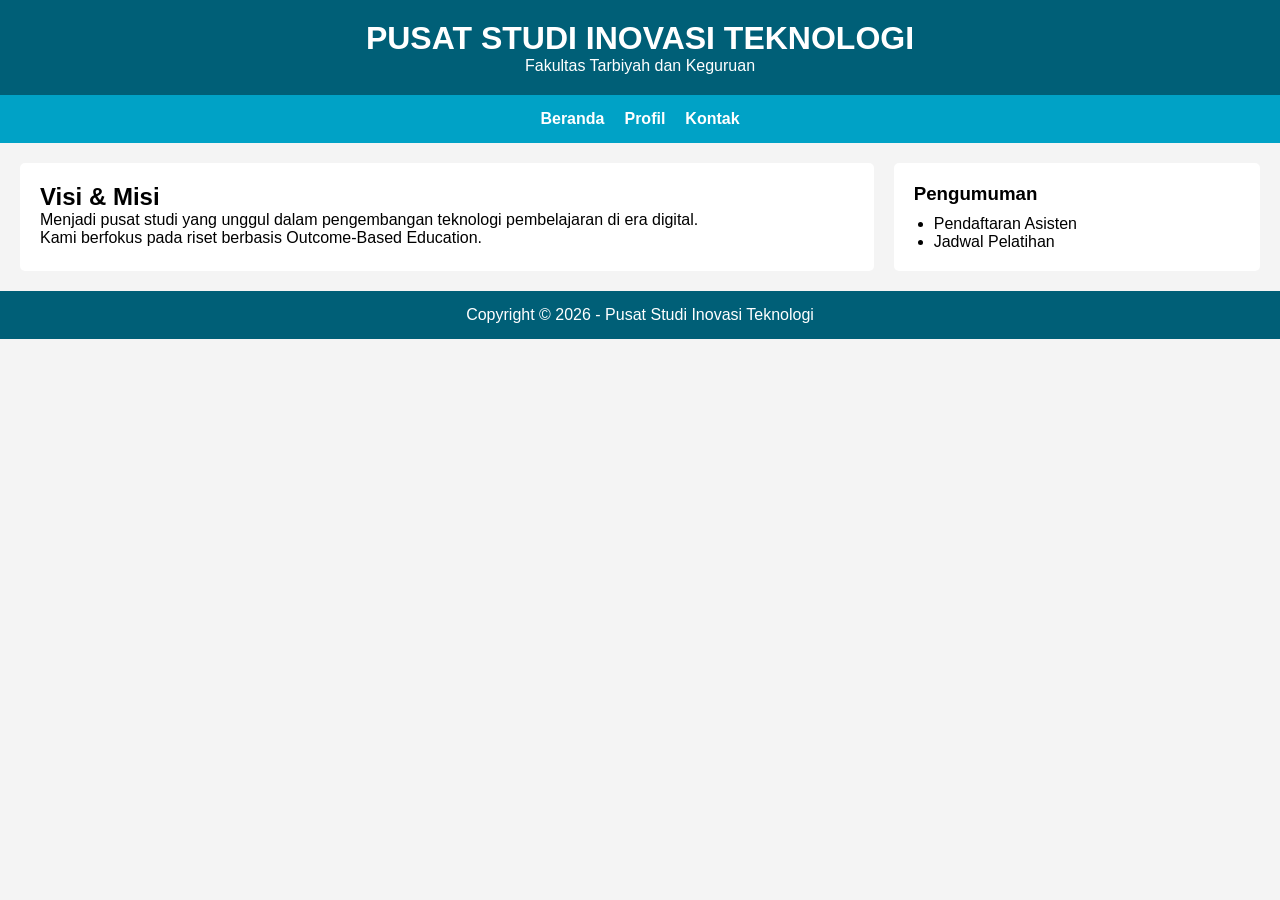
==== index.html @ 3afb4532 "Rename index.html.html to index.html" ====
<!DOCTYPE html>
<html lang="id">
<head>
    <meta charset="UTF-8">
    <meta name="viewport" content="width=device-width, initial-scale=1.0">
    <title>Pusat Studi Inovasi Teknologi</title>

    <!-- Menghubungkan file CSS eksternal -->
    <style>
        /* Mengatur semua elemen */
* {
    margin: 0;
    padding: 0;
    box-sizing: border-box;
}

/* Mengatur body */
body {
    font-family: Arial, sans-serif;
    background-color: #f4f4f4;
}

/* Header */
header {
    background-color: #005f77;
    color: white;
    text-align: center;
    padding: 20px;
}

/* Navigasi */
nav {
    background-color: #00a2c6;
    padding: 15px;
}

/* List navigasi */
nav ul {
    list-style: none;
    display: flex;
    justify-content: center;
    gap: 20px;
}

/* Link navigasi */
nav ul li a {
    color: white;
    text-decoration: none;
    font-weight: bold;
}

/* Container main dan aside */
.container {
    display: flex;
    margin: 20px;
    gap: 20px;
}

/* Main */
main {
    width: 70%;
    background-color: white;
    padding: 20px;
    border-radius: 5px;
}

/* Aside */
aside {
    width: 30%;
    background-color: white;
    padding: 20px;
    border-radius: 5px;
}

/* Judul aside */
aside h3 {
    margin-bottom: 10px;
}

/* List aside */
aside ul {
    padding-left: 20px;
}

/* Footer */
footer {
    background-color: #005f77;
    color: white;
    text-align: center;
    padding: 15px;
    margin-top: 20px;
}

    </style>
</head>
<body>

    <!-- Bagian Header -->
    <header>
        <h1>PUSAT STUDI INOVASI TEKNOLOGI</h1>
        <p>Fakultas Tarbiyah dan Keguruan</p>
    </header>

    <!-- Bagian Navigasi -->
    <nav>
        <ul>
            <li><a href="#">Beranda</a></li>
            <li><a href="#">Profil</a></li>
            <li><a href="#">Kontak</a></li>
        </ul>
    </nav>

    <!-- Container untuk main dan aside -->
    <div class="container">

        <!-- Konten utama -->
        <main>
            <article>
                <h2>Visi & Misi</h2>

                <p>
                    Menjadi pusat studi yang unggul dalam pengembangan
                    teknologi pembelajaran di era digital.
                </p>

                <p>
                    Kami berfokus pada riset berbasis Outcome-Based Education.
                </p>
            </article>
        </main>

        <!-- Sidebar -->
        <aside>
            <h3>Pengumuman</h3>

            <ul>
                <li>Pendaftaran Asisten</li>
                <li>Jadwal Pelatihan</li>
            </ul>
        </aside>

    </div>

    <!-- Footer -->
    <footer>
        <p>Copyright &copy; 2026 - Pusat Studi Inovasi Teknologi</p>
    </footer>
</body>
</html>
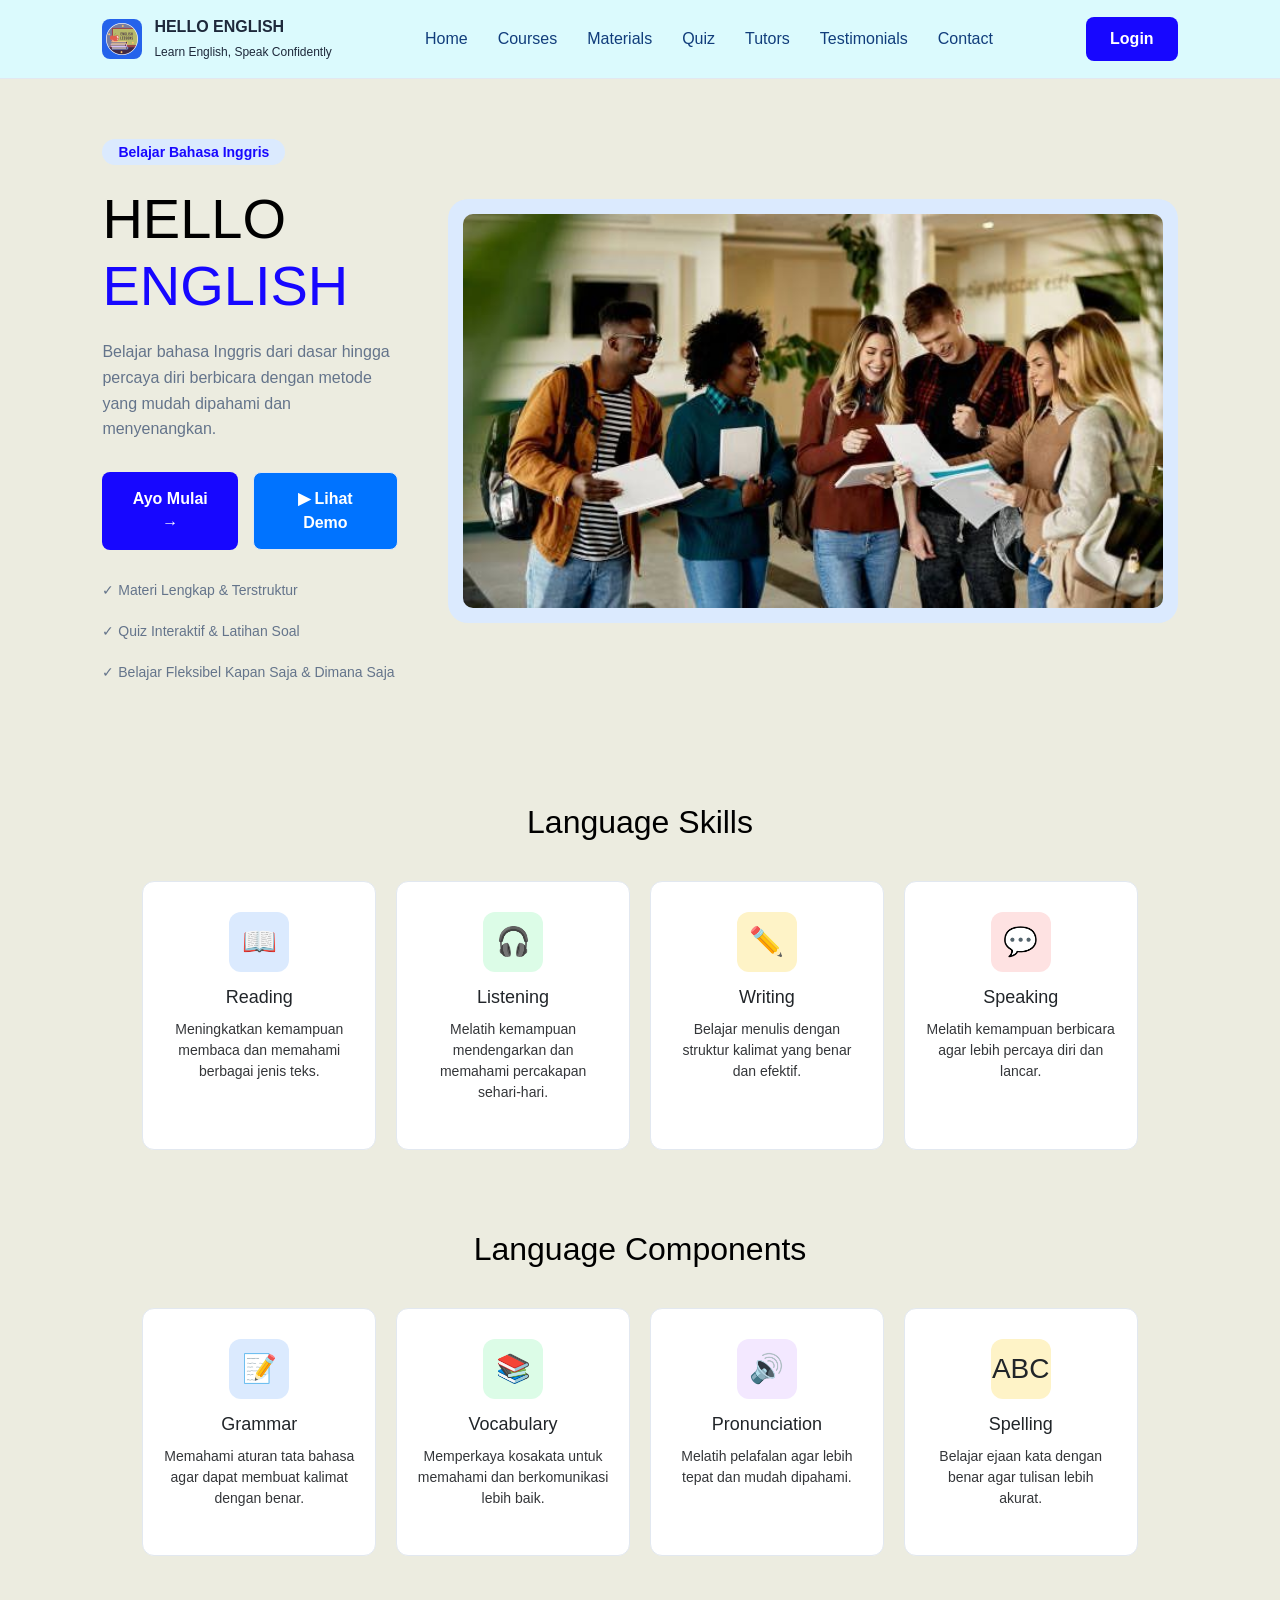
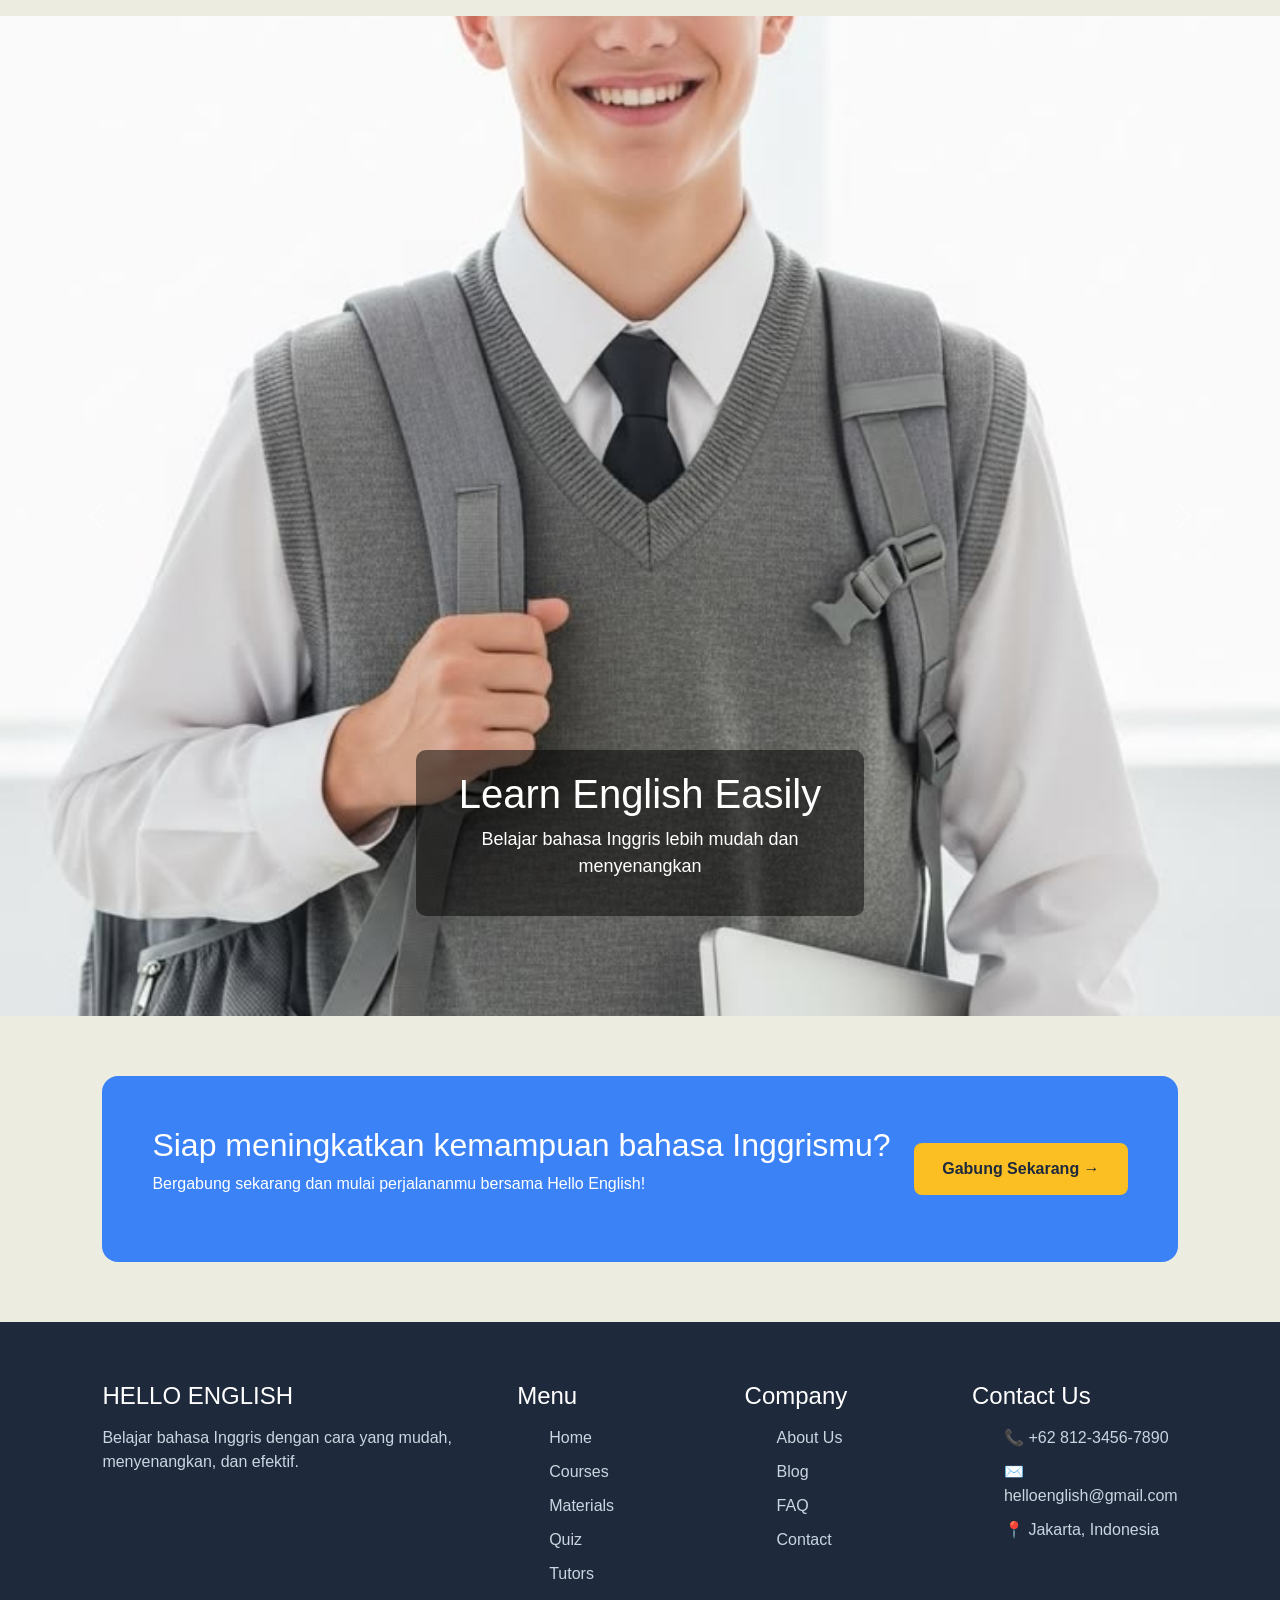
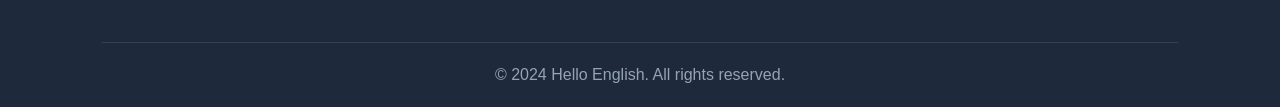
==== commit 9027d141: "Add files via upload" ====
--- a/index.html
+++ b/index.html
@@ -1,149 +1,391 @@
 <!DOCTYPE html>
 <html lang="id">
-<head>
-    <meta charset="UTF-8">
-    <meta name="viewport" content="width=device-width, initial-scale=1.0">
-    <title>Pusat Studi Inovasi Teknologi</title>
-
-    <!-- Menghubungkan file CSS eksternal -->
-    <style>
-        /* Mengatur semua elemen */
-* {
-    margin: 0;
-    padding: 0;
-    box-sizing: border-box;
-}
-
-/* Mengatur body */
-body {
-    font-family: Arial, sans-serif;
-    background-color: #f4f4f4;
-}
-
-/* Header */
-header {
-    background-color: #005f77;
-    color: white;
-    text-align: center;
-    padding: 20px;
-}
-
-/* Navigasi */
-nav {
-    background-color: #00a2c6;
-    padding: 15px;
-}
-
-/* List navigasi */
-nav ul {
-    list-style: none;
-    display: flex;
-    justify-content: center;
-    gap: 20px;
-}
-
-/* Link navigasi */
-nav ul li a {
-    color: white;
-    text-decoration: none;
-    font-weight: bold;
-}
-
-/* Container main dan aside */
-.container {
-    display: flex;
-    margin: 20px;
-    gap: 20px;
-}
-
-/* Main */
-main {
-    width: 70%;
-    background-color: white;
-    padding: 20px;
-    border-radius: 5px;
-}
-
-/* Aside */
-aside {
-    width: 30%;
-    background-color: white;
-    padding: 20px;
-    border-radius: 5px;
-}
-
-/* Judul aside */
-aside h3 {
-    margin-bottom: 10px;
-}
-
-/* List aside */
-aside ul {
-    padding-left: 20px;
-}
-
-/* Footer */
-footer {
-    background-color: #005f77;
-    color: white;
-    text-align: center;
-    padding: 15px;
-    margin-top: 20px;
-}
-
-    </style>
+<head> <!--Berisi tentang informasi website yg bisa dilihat langsung oleh pengguna-->
+<meta charset="UTF-8"> <!--Digunakan agar huruf & simbol dapat tampil dengan benar-->
+<!--Bagian meta ini untuk supaya website bisa menyesuaikan dengan ukuran laya hp, tablet, laptop & komputer-->
+<meta name="viewport" content="width=device-width, initial-scale=1.0">
+<title>Hello English - Learn English, Speak Confidently</title>
+<!--Ini merupakan judul yg akan muncul di tab browser-->
+<link href="https://cdn.jsdelivr.net/npm/bootstrap@5.3.3/dist/css/bootstrap.min.css" rel="stylesheet">
+<!--bagian link ini merupakan bootstrap yaitu framework CSS yang dapat membantu membuat tampilan website lebih menarik dan juga responsif-->
+<link rel="stylesheet" href="style.css"> 
+<!--bagian link rel ini adalah untuk menghubungkan file CSS dengan html untuk mengatur warna, ukuran, dan desain website-->
 </head>
-<body>
-
-    <!-- Bagian Header -->
-    <header>
-        <h1>PUSAT STUDI INOVASI TEKNOLOGI</h1>
-        <p>Fakultas Tarbiyah dan Keguruan</p>
-    </header>
-
-    <!-- Bagian Navigasi -->
-    <nav>
-        <ul>
-            <li><a href="#">Beranda</a></li>
-            <li><a href="#">Profil</a></li>
-            <li><a href="#">Kontak</a></li>
-        </ul>
-    </nav>
-
-    <!-- Container untuk main dan aside -->
-    <div class="container">
-
-        <!-- Konten utama -->
-        <main>
-            <article>
-                <h2>Visi & Misi</h2>
-
-                <p>
-                    Menjadi pusat studi yang unggul dalam pengembangan
-                    teknologi pembelajaran di era digital.
-                </p>
-
-                <p>
-                    Kami berfokus pada riset berbasis Outcome-Based Education.
-                </p>
-            </article>
-        </main>
-
-        <!-- Sidebar -->
-        <aside>
-            <h3>Pengumuman</h3>
-
-            <ul>
-                <li>Pendaftaran Asisten</li>
-                <li>Jadwal Pelatihan</li>
-            </ul>
-        </aside>
-
-    </div>
-
-    <!-- Footer -->
-    <footer>
-        <p>Copyright &copy; 2026 - Pusat Studi Inovasi Teknologi</p>
-    </footer>
+<body> <!--Semua yang terlihat oleh pengguna dalam website itu berada di dalam body-->
+
+<!-- Navbar -->
+<nav class="navbar"> <!--Navbar ini merupakan menu navigasi website-->
+  <div class="logo"> <!--Berfungsi untuk menampilkan Gambar Pengajar, seperti nama Hello English -->
+    <div class="logo-icon bg-green" style="background-color: #2563eb; border-radius: 8px; width: 40px; height: 4opx; display: flex; align-items: center; justify-content: center;">
+      <img src="stiker-teacher.png" alt="pdf icon" widht="32" height="32"> <!--Ini untuk menampilakn gambar logo website-->
+    </div>
+    <div>
+      <div>HELLO ENGLISH</div>
+      <small style="font-weight: 400; font-size: 12px;">Learn English, Speak Confidently</small>
+    </div>
+  </div>
+  
+<!--Ini merupakan menu navigasi dalam website-->
+  <div class="nav-menu">
+    <a onclick="showSection('home')" class="nav-link active">Home</a>
+    <a onclick="showSection('courses')" class="nav-link">Courses</a>
+    <a onclick="showSection('materials')" class="nav-link">Materials</a>
+    <a onclick="showSection('quiz')" class="nav-link">Quiz</a>
+    <a onclick="showSection('tutors')" class="nav-link">Tutors</a>
+    <a onclick="showSection('testimonials')" class="nav-link">Testimonials</a>
+    <a onclick="showSection('contact')" class="nav-link">Contact</a>
+  </div>
+  
+<!--Berpindah ke halaman Login & Pendaftaran--> 
+  <button class="login-btn" onclick="window.location.href='login.html'">Login</button>
+</nav>
+
+<!-- HOME SECTION -->
+<!--Bagian utama yg akan menarik perhatian pengguna website-->
+<section id="home" class="page-section active">
+  <div class="hero">
+    <div class="hero-text">
+      <div class="badge">Belajar Bahasa Inggris</div> <!--Label kecil yg berada di atas judul -->
+      <h1>HELLO <span>ENGLISH</span></h1> <!--Menampilkan nama website dengan ukuran yg besar. Span untuk supaya inline elemenya tidak buat garis baru-->
+      <p>Belajar bahasa Inggris dari dasar hingga percaya diri berbicara dengan metode yang mudah dipahami dan menyenangkan.</p>
+
+<!--Bagian ini akan mengarahkan pengguna untuk melihat demo pembelajaran-->      
+      <div class="btn-group">
+        <button class="btn-primary" onclick="window.location.href='login.html'">Ayo Mulai →</button>
+        <button class="btn-secondary" onclick="window.location.href='login.html'">▶ Lihat Demo</button>
+      </div>
+
+<!--Menampilkan keunggulan website-->
+      <div class="features">
+        <div class="feature-item">✓ Materi Lengkap & Terstruktur</div>
+        <div class="feature-item">✓ Quiz Interaktif & Latihan Soal</div>
+        <div class="feature-item">✓ Belajar Fleksibel Kapan Saja & Dimana Saja</div>
+      </div>
+    </div>
+
+<!--Menampilkan gambar utama yg mendukung tampilan website-->
+    <div class="hero-img">
+      <div style="background: #dbeafe; padding: 15px; border-radius: 20px;">
+        <img src="slide4.jpg" alt="Foto Hero" style="width: 700px;  border-radius: 10px;">
+      </div>
+    </div>
+  </div>
+
+<!--Bagian yg menampilkan keterampilan utama dalam bahasa Inggris-->
+  <div class="container">
+    <h2 class="section-title">Language Skills</h2>
+    <div class="grid-4">
+      <div class="card">
+        <div class="card-icon bg-blue">📖</div>
+        <h3>Reading</h3>
+        <p>Meningkatkan kemampuan membaca dan memahami berbagai jenis teks.</p>
+      </div>
+      <div class="card">
+        <div class="card-icon bg-green">🎧</div>
+        <h3>Listening</h3>
+        <p>Melatih kemampuan mendengarkan dan memahami percakapan sehari-hari.</p>
+      </div>
+      <div class="card">
+        <div class="card-icon bg-yellow">✏️</div>
+        <h3>Writing</h3>
+        <p>Belajar menulis dengan struktur kalimat yang benar dan efektif.</p>
+      </div>
+      <div class="card">
+        <div class="card-icon bg-red">💬</div>
+        <h3>Speaking</h3>
+        <p>Melatih kemampuan berbicara agar lebih percaya diri dan lancar.</p>
+   
+<!--Komponen yg mendukung bahasa Inggris-->
+      </div>
+    </div>
+    <h2 class="section-title" style="margin-top: 80px;">Language Components</h2>
+    <div class="grid-4">
+      <div class="card">
+        <div class="card-icon bg-blue">📝</div>
+        <h3>Grammar</h3>
+        <p>Memahami aturan tata bahasa agar dapat membuat kalimat dengan benar.</p>
+      </div>
+      <div class="card">
+        <div class="card-icon bg-green">📚</div>
+        <h3>Vocabulary</h3>
+        <p>Memperkaya kosakata untuk memahami dan berkomunikasi lebih baik.</p>
+      </div>
+      <div class="card">
+        <div class="card-icon bg-purple">🔊</div>
+        <h3>Pronunciation</h3>
+        <p>Melatih pelafalan agar lebih tepat dan mudah dipahami.</p>
+      </div>
+      <div class="card">
+        <div class="card-icon bg-yellow">ABC</div>
+        <h3>Spelling</h3>
+        <p>Belajar ejaan kata dengan benar agar tulisan lebih akurat.</p>
+      </div>
+    </div>
+  </div>
+
+<!--Slideshow gambar Otomatis-->
+  <div id="carouselExampleControlsNoTouching" 
+  class="carousel slide"
+  data-bs-ride="carousel"
+  data-bs-interval="5000">
+<div class="carousel-inner"> <!--Menampung semua gambar yg berisi Carousel-item -->
+
+<!--Slide 1-->
+    <div class="carousel-item active">
+      <img src="slide1.jpg" class="d-block w-100" alt="Slide 1">
+
+    <div class="carousel-caption d-none d-md-block">
+      <h2>Learn English Easily</h2>
+    <p>Belajar bahasa Inggris lebih mudah dan menyenangkan</p>
+  </div>
+</div>
+
+<!--Slide 2-->
+ <div class="carousel-item">
+      <img src="slide2.jpg" class="d-block w-100" alt="Slide 2">
+       <div class="carousel-caption d-none d-md-block">
+        <h2>Practice Everyday</h2>
+        <p>Latihan speaking dan listening</p>
+      </div>
+    </div>
+ 
+<!--Slide 3-->    
+    <div class="carousel-item">
+      <img src="slide3.jpg" class="d-block w-100" alt="Slide 3">
+       <div class="carousel-caption d-none d-md-block">
+        <h2>Speak Confidently</h2>
+        <p>Tingkatkan rasa percaya dirimu</p>
+      </div>
+    </div>
+  </div>
+
+<!--Tombol Prev--> 
+<!-- Begian ini adalah supaya bisa balikin (mundur) slide gambar ke gabar sebelumnya di caraousel-->
+  <button class="carousel-control-prev" type="button" 
+  data-bs-target="#carouselExampleControlsNoTouching" 
+  data-bs-slide="prev">
+  <span class="carousel-control-prev-icon"></span>
+  </button>
+
+<!--Tombol Next-->
+<!-- Bagian ini adalah kebalikan dari tombol prev tadi (Maju) dari satu gambar ke gambar berikutnya -->
+  <button class="carousel-control-next" type="button" data-bs-target="#carouselExampleControlsNoTouching" data-bs-slide="next">
+    <span class="carousel-control-next-icon"></span>
+  </button>
+  <script src="https://cdn.jsdelivr.net/npm/bootstrap@5.3.3/dist/js/bootstrap.bundle.min.js"></script>
+</div>
+
+<!-- bagian ini untuk mengajak user atau pengguna daftar setelah liat slide website -->
+  <div class="cta">
+    <div>
+      <h2>Siap meningkatkan kemampuan bahasa Inggrismu?</h2>
+      <p>Bergabung sekarang dan mulai perjalananmu bersama Hello English!</p>
+    </div>
+    <button class="cta-btn">Gabung Sekarang → </button>
+  </div> 
+</section>
+
+<!-- COURSES SECTION -->
+<!--Bagianini berisi Program kursus yg tersedia di dalam website Bahasa Inggris -->
+<section id="courses" class="page-section">
+  <div class="container">
+    <h2 class="section-title">Semua Kursus Bahasa Inggris</h2>
+    <div class="grid-4">
+      <div class="card">
+        <div class="card-icon bg-blue">1</div>
+        <h3>English for Beginner</h3>
+        <p>8 Minggu | Level Pemula</p>
+        <button class="btn-primary" style="margin-top: 15px;" onclick="window.location.href='login.html'">Daftar Sekarang</button>
+      </div>
+      <div class="card">
+        <div class="card-icon bg-green">2</div>
+        <h3>Business English</h3>
+        <p>6 Minggu | Level Menengah</p>
+        <button class="btn-primary" style="margin-top: 15px;" onclick="window.location.href='login.html'">Daftar Sekarang</button>
+      </div>
+      <div class="card">
+        <div class="card-icon bg-yellow">3</div>
+        <h3>IELTS Preparation</h3>
+        <p>12 Minggu | Level Mahir</p>
+        <button class="btn-primary" style="margin-top: 15px;" onclick="window.location.href='login.html'">Daftar Sekarang</button>
+      </div>
+      <div class="card">
+        <div class="card-icon bg-red">4</div>
+        <h3>Conversation Class</h3>
+        <p>4 Minggu | Semua Level</p>
+        <button class="btn-primary" style="margin-top: 15px;" onclick="window.location.href='login.html'">Daftar Sekarang</button>
+      </div>
+    </div>
+  </div>
+</section>
+
+<!-- MATERIALS SECTION -->
+<!-- Bagian Materials menyediakan berbagai sumber belajar yang dapat digunakan oleh pengguna -->
+<section id="materials" class="page-section">
+  <div class="container">
+    <h2 class="section-title">Materi Pembelajaran</h2>
+    <div class="grid-4">
+      <div class="card">
+        <div class="card-icon bg-green">▶</div>
+        <h3>Video Lessons</h3>
+        <p>200+ video pembelajaran dengan penjelasan mudah dipahami</p>
+      </div>
+      <div class="card">
+        <div class="card-icon bg-green">📝</div>
+        <h3>Practice Exercises</h3>
+        <p>1000+ soal latihan untuk mengasah kemampuanmu</p>
+      </div>
+      <div class="card">
+        <div class="card-icon bg-green">
+          <img src="stiker.pdf.png" alt="PDF Icon">
+        </div>
+        <h3>Downloadable PDF</h3>
+        <p>Materi bisa diunduh dan dipelajari offline</p>
+      </div>
+      <div class="card">
+        <div class="card-icon bg-green">
+           <img src="stiker-live.png" alt="PDF Icon">
+        </div>
+        <h3>Live Sessions</h3>
+        <p>Sesi live bersama tutor disetiap minggu</p>
+      </div>
+    </div>
+  </div>
+</section>
+
+
+<!-- QUIZ SECTION -->
+<!-- Bagian Quiz berisi Placement Test yang digunakan untuk mengukur kemampuan bahasa Inggris pengguna -->
+<section id="quiz" class="page-section">
+  <div class="container">
+    <h2 style="text-align: center; margin-bottom: 40px;">Cari Tahu Level Bahasa Inggrismu</h2>
+
+    <div class="card" style="max-width: 600px; margin: 0 auto;">
+      <div class="card-icon bg-green">📚</div>
+      <h3>Quiz Placement Test</h3>
+      <p style="margin: 20px 0;">Jawab 20 pertanyaan untuk mengetahui level bahasa Inggris kamu</p>
+      <button class="btn-primary" style="display: block; margin: 0 auto;">Mulai Quiz</button>
+    </div>
+  </div>
+</section>
+
+<!-- TUTORS SECTION -->
+<!-- Bagian Tutors ini memperkenalkan para tutor yang mengajar di Hello English -->
+<section id="tutors" class="page-section">
+  <div class="container">
+    <h2 class="section-title">Kenali Tutor Kami</h2>
+    <div class="grid-4">
+      <div class="card">
+        <div style="font-size: 60px; margin-bottom: 10px;">👨‍🏫</div>
+        <h3>John Smith</h3>
+        <p>8+ Tahun Pengalaman</p>
+        <p>Native Speaker dari USA</p>
+      </div>
+      <div class="card">
+        <div style="font-size: 60px; margin-bottom: 10px;">👩‍🏫</div>
+        <h3>Sarah Johnson</h3>
+        <p>5+ Tahun Pengalaman</p>
+        <p>Spesialis Business English</p>
+      </div>
+      <div class="card">
+        <div style="font-size: 60px; margin-bottom: 10px;">👨‍🏫</div>
+        <h3>David Lee</h3>
+        <p>10+ Tahun Pengalaman</p>
+        <p>IELTS Expert</p>
+      </div>
+      <div class="card">
+        <div style="font-size: 60px; margin-bottom: 10px;">👩‍🏫</div>
+        <h3>Lisa Wong</h3>
+        <p>6+ Tahun Pengalaman</p>
+        <p>Conversation Specialist</p>
+      </div>
+    </div>
+  </div>
+</section>
+
+<!-- TESTIMONIALS SECTION -->
+<!-- Bagian testimonials berisi ulasan dan pengalaman peserta yang pernah mengikuti kursus Bahasa inggris --> 
+<section id="testimonials" class="page-section">
+  <div class="container">
+    <h2 class="section-title">Apa Kata Mereka?</h2>
+    <div class="card" style="max-width: 700px; margin: 0 auto;">
+      <div class="card-icon bg-green">📚</div>
+      <div style="font-size: 40px;">⭐⭐⭐⭐⭐</div>
+      <p style="font-size: 18px; margin: 20px 0; font-style: italic;">
+        "Metodenya mudah dipahami dan seru! Sekarang saya lebih percaya diri berbicara bahasa Inggris"
+      </p>
+      <p><strong>- Nini, Student</strong></p>
+    </div>
+  </div>
+</section>
+
+<!-- CONTACT SECTION -->
+<!-- Bagian Contact menyediakan digunakan pengguna untuk menghubungi pihak/team Hello English untuk informasi yg lebih lanjut -->
+<section id="contact" class="page-section">
+  <div class="container">
+    <h2 class="section-title">Contact Us</h2>
+    <div class="grid-4">
+      <div class="card">
+        <h3>📞 Phone</h3>
+        <p>+62 812-3456-7890</p>
+      </div>
+      <div class="card">
+        <h3>✉️ Email</h3>
+        <p>helloenglish@gmail.com</p>
+      </div>
+      <div class="card">
+        <h3>📍 Location</h3>
+        <p>Jakarta, Indonesia</p>
+      </div>
+      <div class="card">
+        <h3>🕒 Hours</h3>
+        <p>09:00 - 21:00 WIB</p>
+      </div>
+    </div>
+  </div>
+</section>
+
+<!-- Footer -->
+<!--Ringkasan tentang Hello English, Menu navigasi tambahan, Informasi perusahaan, Kontak yang dapat dihubungi,Footer berfungsi sebagai penutup halaman sekaligus menyediakan akses cepat ke informasi penting-->
+<footer>
+  <div class="footer-content">
+    <div>
+      <h4>HELLO ENGLISH</h4>
+      <p>Belajar bahasa Inggris dengan cara yang mudah, menyenangkan, dan efektif.</p>
+    </div>
+    <div>
+      <h4>Menu</h4>
+      <ul>
+        <li><a onclick="showSection('home')">Home</a></li>
+        <li><a onclick="showSection('courses')">Courses</a></li>
+        <li><a onclick="showSection('materials')">Materials</a></li>
+        <li><a onclick="showSection('quiz')">Quiz</a></li>
+        <li><a onclick="showSection('tutors')">Tutors</a></li>
+      </ul>
+    </div>
+    <div>
+      <h4>Company</h4>
+      <ul>
+        <li><a href="#">About Us</a></li>
+        <li><a href="#">Blog</a></li>
+        <li><a href="#">FAQ</a></li>
+        <li><a href="#">Contact</a></li>
+      </ul>
+    </div>
+    <div>
+      <h4>Contact Us</h4>
+      <ul>
+        <li>📞 +62 812-3456-7890</li>
+        <li>✉️ helloenglish@gmail.com</li>
+        <li>📍 Jakarta, Indonesia</li>
+      </ul>
+    </div>
+  </div>
+  <div class="copyright">
+    © 2024 Hello English. All rights reserved.
+  </div>
+</footer>
+<script src="https://cdn.jsdelivr.net/npm/bootstrap@5.3.3/dist/js/bootstrap.bundle.min.js"></script>
+  <script src="app.js"></script>
 </body>
-</html>
+</html>
--- a/style.css
+++ b/style.css
@@ -0,0 +1,391 @@
+/*Bagian ini berlaku untuk seluruh website*/
+* {
+  margin: 0; 
+  padding: 0;
+  box-sizing: border-box;
+  font-family: 'Segoe UI', Arial, sans-serif;
+}
+
+body {
+  background: #ecece0;
+  color: #000000;
+}
+
+/* Navbar */
+.navbar {
+  display: flex;
+  justify-content: space-between;
+  align-items: center;
+  padding: 15px 8%;
+  border-bottom: 1px solid #e2e8f0;
+  background: #dbfafd;
+  position: sticky;
+  top: 0;
+  z-index: 100;
+}
+
+.logo {
+  display: flex;
+  align-items: center;
+  gap: 12px;
+  font-weight: 900;
+  color: #1e293b;
+}
+
+.logo-icon {
+  width: 40px;
+  height: 40px;
+  background: linear-gradient(135deg, #1707ff, #1707ff);
+  border-radius: 20px;
+  display: flex;
+  align-items: center;
+  justify-content: center;
+}
+
+.logo-icon i {
+  font-size: 25px;
+  color: white;
+  line-height: 55px;
+}
+
+.nav-menu {
+  display: flex;
+  gap: 30px;
+}
+
+.nav-menu a {
+  text-decoration: none;
+  color: #113d7b;
+  cursor: pointer;
+  padding: 5px 0;
+  transition: 0.2s;
+}
+
+.nav-menu a:hover,
+.nav-menu a.active {
+  color: #2b5393;
+  border-bottom: 2px solid #1707ff;
+}
+
+.login-btn {
+  background: #1707ff;
+  color: white;
+  border: none;
+  padding: 10px 24px;
+  border-radius: 8px;
+  cursor: pointer;
+  font-weight: 600;
+}
+
+/* Section System */
+.page-section {
+  display: none;
+}
+
+.page-section.active {
+  display: block;
+}
+
+.container {
+  max-width: 1200px;
+  margin: 0 auto;
+  padding: 60px 8%;
+}
+
+/* Hero Section */
+.hero {
+  display: flex;
+  align-items: center;
+  gap: 50px;
+  padding: 60px 8%;
+  background: #ecece0;
+}
+
+.hero-text {
+  flex: 1;
+}
+
+.badge {
+  display: inline-block;
+  background: #dbeafe;
+  color: #1707ff;
+  padding: 6px 16px;
+  border-radius: 20px;
+  font-size: 14px;
+  margin-bottom: 20px;
+}
+
+.hero h1 {
+  font-size: 56px;
+  line-height: 1.2;
+  margin-bottom: 20px;
+}
+
+.hero h1 span {
+  color: #1707ff;
+}
+
+.hero p {
+  color: #64748b;
+  font-size: 16px;
+  line-height: 1.6;
+  margin-bottom: 30px;
+}
+
+.btn-group {
+  display: flex;
+  gap: 15px;
+  margin-bottom: 30px;
+}
+
+.btn-primary {
+  background: #1707ff;
+  color: white;
+  border: none;
+  padding: 14px 28px;
+  border-radius: 8px;
+  cursor: pointer;
+  font-weight: 600;
+}
+
+.btn-secondary {
+  background: rgb(0, 115, 255);
+  color: #ffffff;
+  border: 1px solid #e2e8f0;
+  padding: 14px 28px;
+  border-radius: 8px;
+  cursor: pointer;
+  font-weight: 600;
+}
+
+.features {
+  display: flex;
+  gap: 20px;
+  flex-wrap: wrap;
+}
+
+.feature-item {
+  display: flex;
+  align-items: center;
+  gap: 8px;
+  font-size: 14px;
+  color: #64748b;
+}
+
+.hero-img {
+  flex: 1;
+  text-align: center;
+}
+
+/* Grid Sections */
+.section-title {
+  text-align: center;
+  font-size: 32px;
+  margin-bottom: 40px;
+}
+
+.grid-4 {
+  display: grid;
+  grid-template-columns: repeat(4, 1fr);
+  gap: 20px;
+  align-items: stretch;
+}
+
+.card {
+  background: rgb(255, 255, 255);
+  padding: 30px 20px;
+  border-radius: 12px;
+  text-align: center;
+  border: 1px solid #e2e8f0;
+  transition: 0.3s;
+  display: flex;
+  flex-direction: column;
+}
+
+.card:hover {
+  box-shadow: 0 10px 20px rgba(114, 87, 87, 0.08);
+  transform: translateY(-5px);
+}
+
+.card-icon {
+  width: 60px;
+  height: 60px;
+  margin: 0 auto 15px;
+  border-radius: 12px;
+  display: flex;
+  align-items: center;
+  justify-content: center;
+  font-size: 28px;
+}
+
+.card-icon img {
+  width: 40px;
+  height: 40px;
+  object-fit: contain;
+}
+
+.card-icon img {
+  width: 40px;
+  height: 40px;
+  object-fit: contain;
+}
+
+.card h3 {
+  margin-bottom: 10px;
+  font-size: 18px;
+}
+
+.card p {
+  flex-grow: 1;
+  color: #343639;
+  font-size: 14px;
+  line-height: 1.5;
+}
+
+.card button {
+  margin-top: 15px;
+}
+
+/* Background colors for cards */
+.bg-purple { background: #f3e8ff; }
+.bg-green { background: #dcfce7; }
+.bg-yellow { background: #fef3c7; }
+.bg-red { background: #fee2e2; }
+.bg-blue { background: #dbeafe; }
+
+/* CTA Section */
+.cta {
+  background: #3b82f6;
+  color: white;
+  padding: 50px;
+  border-radius: 16px;
+  display: flex;
+  justify-content: space-between;
+  align-items: center;
+  margin: 60px 8%;
+}
+
+.cta-btn {
+  background: #fbbf24;
+  color: #1e293b;
+  border: none;
+  padding: 14px 28px;
+  border-radius: 8px;
+  cursor: pointer;
+  font-weight: 600;
+}
+
+/* Footer */
+footer {
+  background: #1e293b;
+  color: #cbd5e1;
+  padding: 60px 8% 20px;
+}
+
+.footer-content {
+  display: grid;
+  grid-template-columns: 2fr 1fr 1fr 1fr;
+  gap: 40px;
+  margin-bottom: 40px;
+}
+
+footer h4 {
+  color: white;
+  margin-bottom: 15px;
+}
+
+footer ul {
+  list-style: none;
+}
+
+footer ul li {
+  margin-bottom: 10px;
+}
+
+footer ul li a {
+  color: #cbd5e1;
+  text-decoration: none;
+  cursor: pointer;
+}
+
+footer ul li a:hover {
+  color: white;
+}
+
+.copyright {
+  text-align: center;
+  padding-top: 20px;
+  border-top: 1px solid #334155;
+  color: #94a3b8;
+}
+.carousel-item {
+  position: relative;
+}
+
+.carousel-caption {
+  position: absolute;
+  bottom: 100px;
+  left: 50%;
+  transform: translateX(-50%);
+  background: rgba(0,0,0,0.5);
+  padding: 20px;
+  border-radius: 10px;
+  color: white;
+  text-align: center;
+}
+
+.carousel-caption h2 {
+  font-size: 40px;
+}
+
+.carousel-caption p {
+  font-size: 18px;
+}
+.carousel-item {
+  position: relative;
+}
+
+.carousel-caption {
+  position: absolute;
+  bottom: 100px;
+  left: 50%;
+  transform: translateX(-50%);
+  background: rgba(0,0,0,0.5);
+  padding: 20px;
+  border-radius: 10px;
+  color: white;
+  text-align: center;
+}
+
+.carousel-caption h2 {
+  font-size: 40px;
+}
+
+.carousel-caption p {
+  font-size: 18px;
+}
+.carousel img {
+  height: 1000px;
+  object-fit: cover;
+}
+/* Responsive */
+@media (max-width: 968px) {
+  .hero {
+    flex-direction: column;
+  }
+  .grid-4 {
+    grid-template-columns: repeat(2, 1fr);
+  }
+  .footer-content {
+    grid-template-columns: 1fr 1fr;
+  }
+}
+
+@media (max-width: 640px) {
+  .grid-4 {
+    grid-template-columns: 1fr;
+  }
+  .nav-menu {
+    display: none;
+  }
+}
